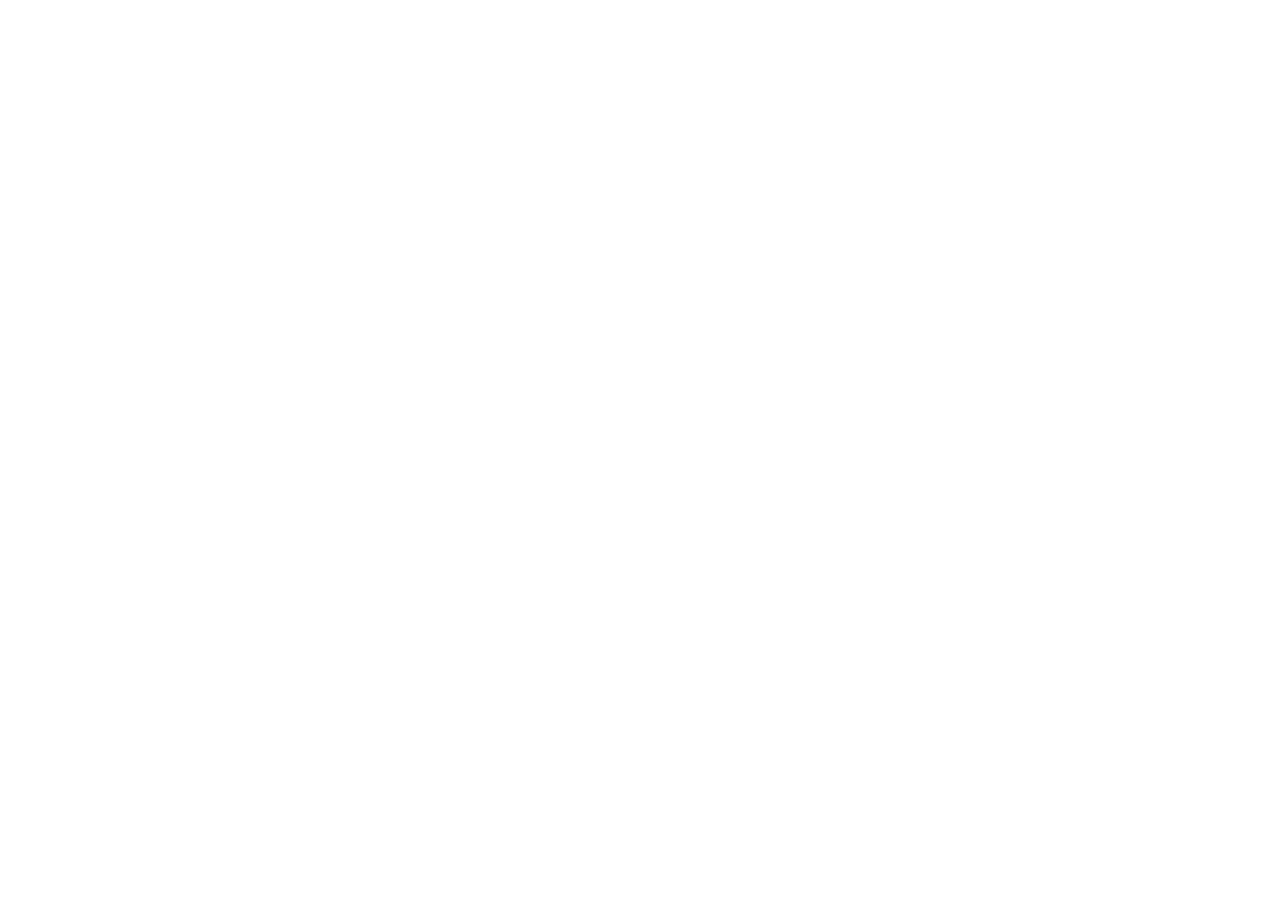
==== index.html @ 616e0e9c "Add folder and file structure" ====
<!DOCTYPE html>
<html lang="en">
<head>
   <meta charset="UTF-8">
   <meta name="viewport" content="width=device-width, initial-scale=1.0">
   <title>Document</title>
   <link rel="stylesheet" href="src/css/style.css">
</head>
<body>
   
</body>
</html>
---- src/css/style.css ----
/*# sourceMappingURL=style.css.map */
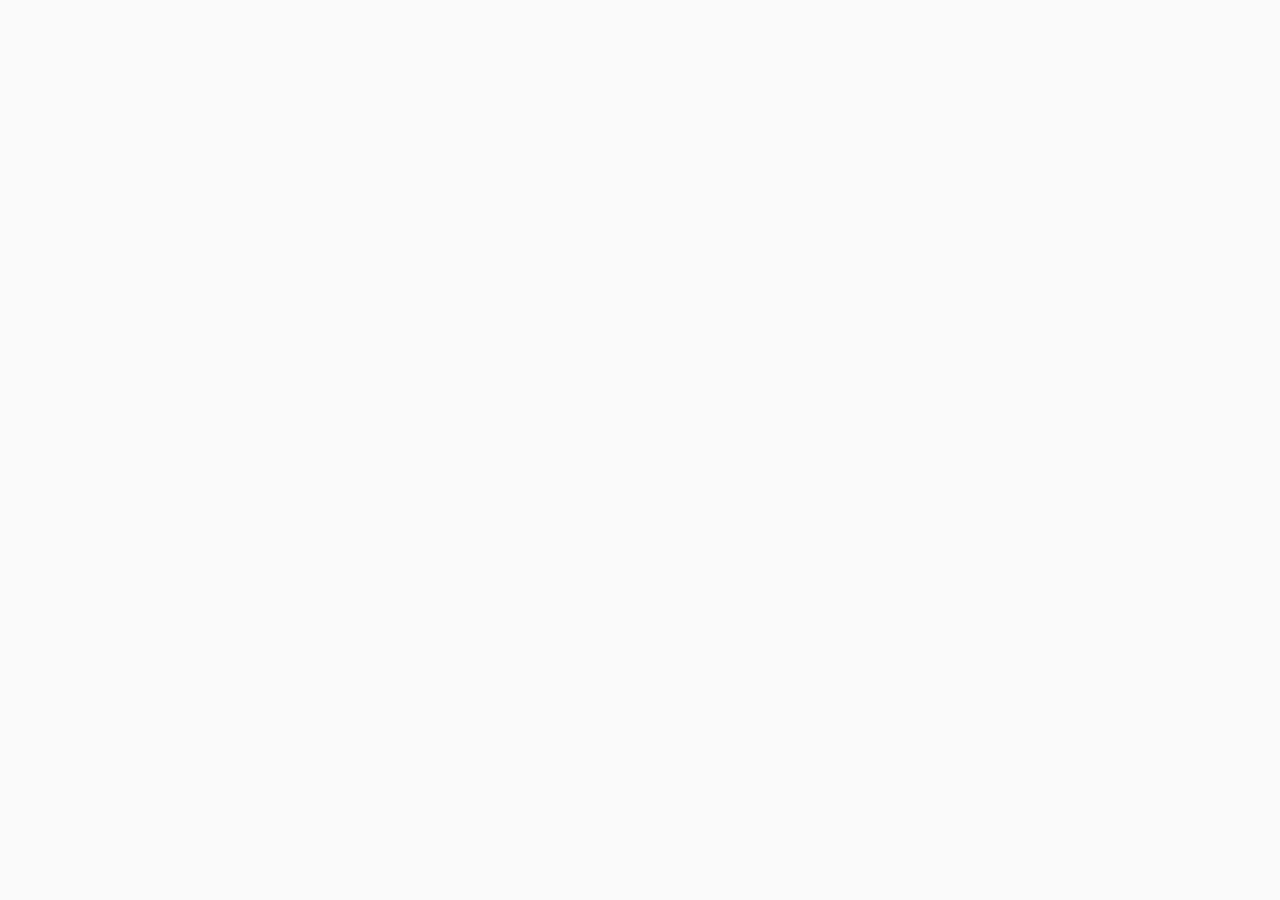
==== commit 2c5c6775: "Update styles (sass) - Add font folder, icons.sass, variables.sass, reset.sass and login images" ====
--- a/index.html
+++ b/index.html
@@ -7,6 +7,5 @@
    <link rel="stylesheet" href="src/css/style.css">
 </head>
 <body>
-   
 </body>
 </html>--- a/src/css/style.css
+++ b/src/css/style.css
@@ -1,2 +1,85 @@
+@charset "UTF-8";
+@font-face {
+  font-family: "icomoon";
+  src: url("fonts/icomoon.eot?fhwxef");
+  src: url("fonts/icomoon.eot?fhwxef#iefix") format("embedded-opentype"), url("fonts/icomoon.ttf?fhwxef") format("truetype"), url("fonts/icomoon.woff?fhwxef") format("woff"), url("fonts/icomoon.svg?fhwxef#icomoon") format("svg");
+  font-weight: normal;
+  font-style: normal;
+  font-display: block;
+}
+[class^=icon-], [class*=" icon-"] {
+  font-family: "icomoon" !important;
+  speak: never;
+  font-style: normal;
+  font-weight: normal;
+  font-variant: normal;
+  text-transform: none;
+  line-height: 1;
+  -webkit-font-smoothing: antialiased;
+  -moz-osx-font-smoothing: grayscale;
+}
+
+.icon-home:before {
+  content: "";
+}
+
+.icon-send:before {
+  content: "";
+}
+
+.icon-dots-h:before {
+  content: "";
+}
+
+.icon-message:before {
+  content: "";
+}
+
+.icon-search:before {
+  content: "";
+}
+
+.icon-user:before {
+  content: "";
+}
+
+.icon-bookmark-o:before {
+  content: "";
+}
+
+.icon-heart-o:before {
+  content: "";
+}
+
+.icon-heart:before {
+  content: "";
+}
+
+.icon-compass2:before {
+  content: "";
+}
+
+.icon-facebook:before {
+  content: "";
+}
+
+.icon-instagram:before {
+  content: "";
+}
+
+* {
+  box-sizing: border-box;
+  margin: 0;
+  padding: 0;
+}
+
+body {
+  font-family: -apple-system, BlinkMacSystemFont, "Segoe UI", Roboto, Helvetica, Arial, sans-serif, "Apple Color Emoji", "Segoe UI Emoji", "Segoe UI Symbol";
+  background-color: #fafafa;
+}
+
+main, header, footer, nav {
+  display: block;
+}
 
 /*# sourceMappingURL=style.css.map */
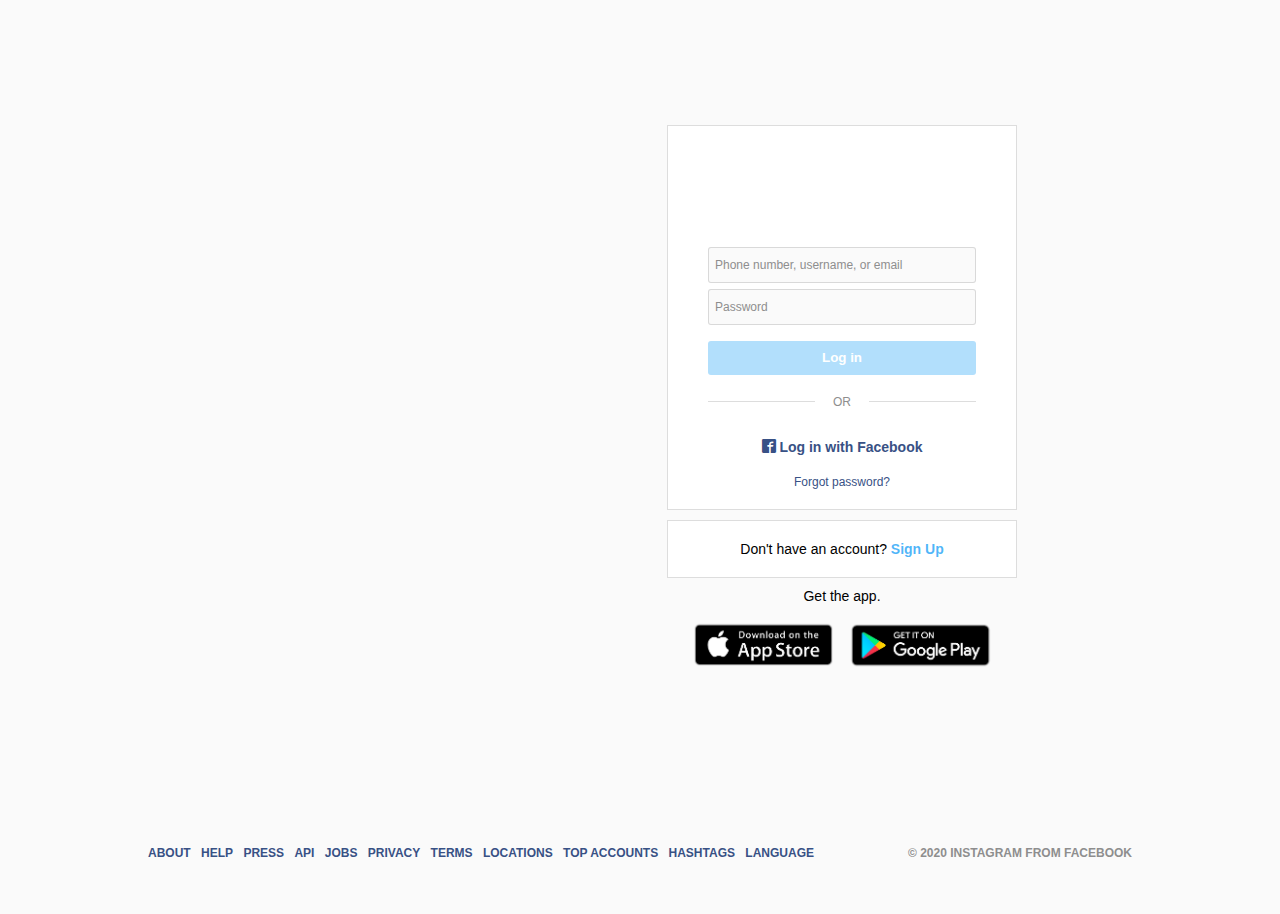
==== commit eb5fab70: "Update index.html - Add login structure, form and footer" ====
--- a/index.html
+++ b/index.html
@@ -1,11 +1,99 @@
 <!DOCTYPE html>
 <html lang="en">
+
 <head>
    <meta charset="UTF-8">
    <meta name="viewport" content="width=device-width, initial-scale=1.0">
-   <title>Document</title>
+   <link rel="shortcut icon" href="src/img/ig-ico.png" type="image/x-icon">
+   <title>Instagram - Login</title>
    <link rel="stylesheet" href="src/css/style.css">
+   <script src="src/js/main.js"></script>
 </head>
+
 <body>
+   <main>
+      <article class="login">
+         <div class="flex-row flex-wrap flex-center">
+            <div class="phone-image">
+               <!-- slider -->
+               <div class="carousel"></div>
+            </div>
+            <div class="right-side">
+               <!--card top-->
+               <div class="card text-center">
+                  <div class="card-header">
+                  </div>
+                  <div class="card-body">
+                     <div>
+                        <form action="">
+                           <div class="input__container">
+                              <label for="user"><span class="disabled text-small">Phone number, username, or email</span>
+                                 <input type="text" name="user" id="user">
+                              </label>
+                           </div>
+                           <div class="input__container">
+                              <label for="password"><span class="disabled text-small">Password</span>
+                                 <input type="password" name="password" id="password">
+                              </label>
+                           </div>
+                           <div class="input__container">
+                              <input type="submit" value="Log in" id="login-btn">
+                           </div>
+                        </form>
+                     </div>
+                     <div class="divider">
+                        <span>OR</span>
+                     </div>
+                     <div class="card-footer">
+                        <p>
+                           <a href="">
+                              <span class="icon-facebook"></span>
+                              Log in with Facebook
+                           </a>
+                        </p>
+                        <p class="text-small"><a href="">Forgot password?</a></p>
+                     </div>
+                  </div>
+               </div>
+               <!--card bottom-->
+               <div class="card">
+                  <div class="card-header">
+                     <p class="text-center">Don't have an account? <a href="">Sign Up</a></p>
+                  </div>
+               </div>
+               <div class="store">
+                  <p class="text-center">Get the app.</p>
+                  <div class="flex-row flex-center">
+                     <img src="src/img/APLE-STORE.png" alt="">
+                     <img src="src/img/google-play-badge-01.png" alt="">
+                  </div>
+               </div>
+            </div>
+         </div>
+      </article>
+   </main>
+   <footer>
+      <div class="footer flex-row flex-wrap flex-between">
+         <div>
+            <ul>
+               <li class="footer__link"><a href="">About</a></li>
+               <li class="footer__link"><a href="">Help</a></li>
+               <li class="footer__link"><a href="">Press</a></li>
+               <li class="footer__link"><a href="">API</a></li>
+               <li class="footer__link"><a href="">Jobs</a></li>
+               <li class="footer__link"><a href="">Privacy</a></li>
+               <li class="footer__link"><a href="">Terms</a></li>
+               <li class="footer__link"><a href="">Locations</a></li>
+               <li class="footer__link"><a href="">Top Accounts</a></li>
+               <li class="footer__link"><a href="">Hashtags</a></li>
+               <li class="footer__link"><a href="">Language</a></li>
+            </ul>
+         </div>
+         <div>
+            <p class="disabled">&copy; 2020 Instagram from facebook</p>
+         </div>
+      </div>
+   </footer>
 </body>
+
 </html>--- a/src/css/style.css
+++ b/src/css/style.css
@@ -19,52 +19,69 @@
   -moz-osx-font-smoothing: grayscale;
 }
 
+.icon-home-fill:before {
+  content: "";
+  cursor: pointer;
+}
+
 .icon-home:before {
   content: "";
+  cursor: pointer;
 }
 
 .icon-send:before {
   content: "";
+  cursor: pointer;
 }
 
 .icon-dots-h:before {
   content: "";
+  cursor: pointer;
 }
 
 .icon-message:before {
   content: "";
+  cursor: pointer;
 }
 
 .icon-search:before {
   content: "";
+  cursor: pointer;
 }
 
 .icon-user:before {
   content: "";
+  cursor: pointer;
 }
 
 .icon-bookmark-o:before {
   content: "";
+  cursor: pointer;
 }
 
 .icon-heart-o:before {
   content: "";
+  cursor: pointer;
 }
 
 .icon-heart:before {
   content: "";
+  cursor: pointer;
 }
 
 .icon-compass2:before {
   content: "";
+  cursor: pointer;
 }
 
 .icon-facebook:before {
   content: "";
+  cursor: pointer;
 }
 
 .icon-instagram:before {
   content: "";
+  cursor: pointer;
 }
 
 * {
@@ -76,10 +93,379 @@
 body {
   font-family: -apple-system, BlinkMacSystemFont, "Segoe UI", Roboto, Helvetica, Arial, sans-serif, "Apple Color Emoji", "Segoe UI Emoji", "Segoe UI Symbol";
   background-color: #fafafa;
+  font-size: 14px;
 }
 
 main, header, footer, nav {
   display: block;
 }
 
+main, footer {
+  margin: 0 auto;
+  width: 100%;
+  max-width: 1024px;
+}
+
+a, a:hover, a:link, a:active, a:visited {
+  color: #385185;
+  text-decoration: none;
+}
+
+input[type=submit], input[type=text], input[type=password], input[type=search] {
+  background-color: #fafafa;
+  outline: none;
+  width: 100%;
+  border-radius: 3px;
+  padding: 8px 5px;
+  line-height: 18px;
+}
+
+input[type=text], input[type=password], input[type=search] {
+  border: solid 1px rgba(142, 142, 142, 0.3);
+  font-size: 16px;
+}
+
+input[type=submit] {
+  margin: 10px 0;
+  border: none;
+  background-color: #b2dffc;
+  color: #ffffff;
+  font-weight: bold;
+  cursor: pointer;
+}
+
+ul, li {
+  list-style: none;
+  display: inline-block;
+}
+
+.text-center {
+  text-align: center;
+}
+
+.text-left {
+  text-align: left;
+}
+
+.text-small {
+  font-size: 12px;
+}
+
+.disabled {
+  color: #8e8e8e;
+}
+
+.p-20 {
+  padding: 20px;
+}
+
+.login {
+  width: 100%;
+  height: 100%;
+}
+
+.flex-row {
+  display: flex;
+  flex-direction: flex-row;
+}
+
+.flex-wrap {
+  flex-wrap: wrap;
+}
+
+.flex-center {
+  justify-content: center;
+}
+
+.flex-between {
+  justify-content: space-between;
+}
+
+@media all and (min-width: 450px) {
+  .card {
+    border: solid 1px rgba(142, 142, 142, 0.3);
+    background-color: #ffffff;
+  }
+}
+.card-header, .card-body, .card-footer {
+  width: 100%;
+}
+
+.input__container {
+  margin: 0 40px 6px;
+}
+.input__container label {
+  position: relative;
+}
+.input__container label span {
+  display: inline-block;
+  position: absolute;
+  left: 7px;
+  height: 36px;
+  line-height: 36px;
+  transition: all 0.15s linear;
+}
+.input__container label span.up {
+  top: -8px;
+  font-size: 10px;
+  line-height: 8px;
+}
+.input__container label span.up ~ input {
+  font-size: 12px;
+  padding: 14px 0 2px 8px;
+}
+
+.divider {
+  position: relative;
+  margin: 10px 40px 30px;
+  font-size: 12px;
+  font-weight: 500;
+  text-align: center;
+  color: #8e8e8e;
+}
+.divider :before, .divider :after {
+  content: "";
+  display: inline-block;
+  position: absolute;
+  top: calc(50% - 1px);
+  width: 40%;
+  border-bottom: solid 1px rgba(142, 142, 142, 0.3);
+}
+.divider :before {
+  left: 0;
+}
+.divider :after {
+  right: 0;
+}
+
+.footer {
+  margin: 0 auto;
+  padding: 38px 20px;
+  font-weight: 600;
+  text-transform: uppercase;
+  font-size: 12px;
+}
+@media all and (max-width: 785px) {
+  .footer {
+    max-width: 360px;
+    justify-content: center;
+    padding: 0 20px;
+  }
+  .footer ul {
+    text-align: center;
+  }
+}
+.footer .footer__link {
+  margin: 0 7px 16px 0;
+}
+
+.line-clamp {
+  display: -webkit-box;
+  -webkit-box-orient: vertical;
+  -webkit-line-clamp: 1;
+  overflow: hidden;
+}
+
+.login {
+  margin: 20px auto;
+}
+@media all and (min-width: 450px) {
+  .login {
+    margin: 95px auto;
+  }
+}
+.login .phone-image {
+  position: relative;
+  background: url("../img/phone.png");
+  background-repeat: no-repeat;
+  background-size: 454px 618px;
+  background-position: center;
+  flex-basis: 454px;
+  margin-left: -35px;
+  margin-right: -15px;
+  width: 100%;
+  height: 618px;
+}
+@media all and (max-width: 875px) {
+  .login .phone-image {
+    display: none;
+  }
+}
+.login .phone-image .carousel {
+  display: block;
+  position: absolute;
+  top: 99px;
+  right: 63px;
+  z-index: 1;
+  width: 240px;
+  height: 427px;
+  background: url("../img/phone_1.jpg");
+  animation: carousel 25s linear infinite;
+}
+@keyframes carousel {
+  0%, 20.625% {
+    background: url("../img/phone_1.jpg");
+    opacity: 1;
+  }
+  20.625%, 39.125% {
+    background: url("../img/phone_2.jpg");
+    opacity: 1;
+  }
+  10.3125% {
+    opacity: 1;
+  }
+  41.25%, 57.625% {
+    background: url("../img/phone_3.jpg");
+    opacity: 1;
+  }
+  22.1875% {
+    opacity: 1;
+  }
+  61.875%, 76.125% {
+    background: url("../img/phone_4.jpg");
+    opacity: 1;
+  }
+  34.0625% {
+    opacity: 1;
+  }
+  82.5%, 94.625% {
+    background: url("../img/phone_5.jpg");
+    opacity: 1;
+  }
+  45.9375% {
+    opacity: 1;
+  }
+}
+.login .right-side {
+  width: 350px;
+  margin-top: 10px;
+}
+.login .right-side .card {
+  max-width: 350px;
+  margin-bottom: 10px;
+}
+.login .right-side .card:nth-child(1) {
+  margin-top: 20px;
+}
+.login .right-side .card:nth-child(1) .card-header {
+  margin: 30px auto 40px;
+  background: url("../img/640px-instagram_logo.svg.png");
+  background-repeat: no-repeat;
+  background-size: 100%;
+  background-position: 0 -10px;
+  height: 51px;
+  width: 185px;
+}
+.login .right-side .card .card-footer p {
+  margin: 20px 0;
+}
+.login .right-side .card .card-footer p:not(.text-small) {
+  font-weight: bold;
+}
+.login .right-side .card:nth-child(2) {
+  padding: 10px 0;
+  margin-bottom: 10px;
+}
+.login .right-side .card:nth-child(2) p {
+  padding: 10px;
+}
+.login .right-side .card:nth-child(2) p a {
+  font-weight: 600;
+  color: rgba(0, 149, 246, 0.7);
+}
+.login .right-side .store p {
+  margin: 10px 0;
+}
+.login .right-side .store img {
+  width: 45%;
+}
+
+.nav__container .nav {
+  padding: 10px 0 5px;
+  margin: 0 auto;
+  max-width: 975px;
+}
+.nav__container .nav .logo img {
+  width: 103px;
+}
+.nav__container .nav .menu ul {
+  height: 100%;
+  display: flex;
+  flex-direction: row;
+  align-items: center;
+}
+.nav__container .nav .menu ul li {
+  margin-left: 20px;
+}
+.nav__container .nav .menu ul li [class*=icon-] {
+  display: inline-block;
+  font-size: 22px;
+  line-height: 22px;
+  color: #000;
+}
+
+.icon-avatar {
+  width: 22px;
+  height: 22px;
+  margin-top: 3px;
+  border-radius: 50%;
+  background-color: red;
+  background: url("../img/ig-ico.png");
+  background-size: cover;
+}
+
+.user {
+  height: 100%;
+  font-weight: 600;
+  color: #262626;
+}
+.user a {
+  display: inline-block;
+  color: #262626;
+  line-height: 100%;
+  vertical-align: middle;
+}
+
+.post {
+  margin: 0 auto 10px;
+  max-width: 600px;
+  height: 100%;
+}
+.post [class*=icon-]:not(.icon-dots-h) {
+  display: inline-block;
+  font-size: 24px;
+  line-height: 24px;
+  width: 24px;
+  height: 24px;
+}
+.post .card-header {
+  height: 45px;
+  padding: 10px;
+}
+.post .post-body {
+  width: 100%;
+}
+.post .post-body img {
+  width: 100%;
+}
+.post .post-footer {
+  width: 100%;
+  padding: 10px;
+}
+.post .post-footer .post__like-comment span {
+  margin-right: 5px;
+}
+.post .post-footer .post__likes {
+  margin: 5px 0;
+  font-weight: 600;
+}
+.post .post-footer .post__desc-comm {
+  width: 100%;
+  padding-left: 10px;
+}
+
+.liked {
+  color: #fb3958;
+}
+
 /*# sourceMappingURL=style.css.map */
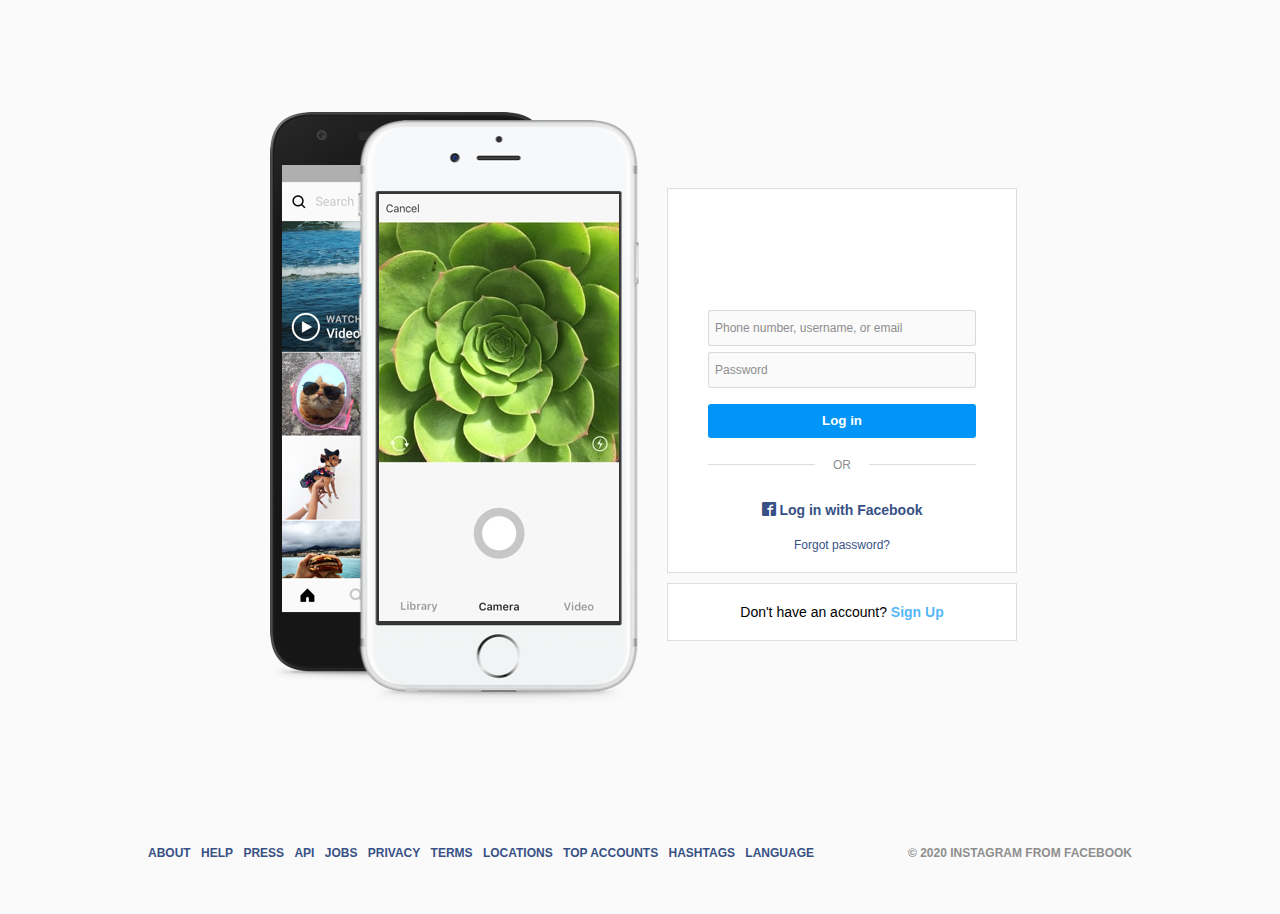
==== commit e3cf1ffd: "Add corrections: labels, submit button, remove app store and google play" ====
--- a/index.html
+++ b/index.html
@@ -2,98 +2,94 @@
 <html lang="en">
 
 <head>
-   <meta charset="UTF-8">
-   <meta name="viewport" content="width=device-width, initial-scale=1.0">
-   <link rel="shortcut icon" href="src/img/ig-ico.png" type="image/x-icon">
-   <title>Instagram - Login</title>
-   <link rel="stylesheet" href="src/css/style.css">
-   <script src="src/js/main.js"></script>
+  <meta charset="UTF-8">
+  <meta name="viewport" content="width=device-width, initial-scale=1.0">
+  <link rel="shortcut icon" href="src/img/ig-ico.png" type="image/x-icon">
+  <title>Instagram - Login</title>
+  <link rel="stylesheet" href="src/css/style.css">
+  <script src="src/js/main.js"></script>
 </head>
 
 <body>
-   <main>
-      <article class="login">
-         <div class="flex-row flex-wrap flex-center">
-            <div class="phone-image">
-               <!-- slider -->
-               <div class="carousel"></div>
+  <main>
+    <article class="login">
+      <div class="flex-row flex-wrap flex-center">
+        <div class="phone-image">
+          <!-- slider -->
+          <div class="carousel"></div>
+        </div>
+        <div class="right-side">
+          <!--card top-->
+          <div class="card text-center">
+            <div class="card-header">
             </div>
-            <div class="right-side">
-               <!--card top-->
-               <div class="card text-center">
-                  <div class="card-header">
+            <div class="card-body">
+              <div>
+                <form action="">
+                  <div class="input__container">
+                    <label for="user">
+                      <span class="disabled text-small">Phone number, username, or email</span>
+                    </label>
+                    <input type="text" name="user" id="user">
                   </div>
-                  <div class="card-body">
-                     <div>
-                        <form action="">
-                           <div class="input__container">
-                              <label for="user"><span class="disabled text-small">Phone number, username, or email</span>
-                                 <input type="text" name="user" id="user">
-                              </label>
-                           </div>
-                           <div class="input__container">
-                              <label for="password"><span class="disabled text-small">Password</span>
-                                 <input type="password" name="password" id="password">
-                              </label>
-                           </div>
-                           <div class="input__container">
-                              <input type="submit" value="Log in" id="login-btn">
-                           </div>
-                        </form>
-                     </div>
-                     <div class="divider">
-                        <span>OR</span>
-                     </div>
-                     <div class="card-footer">
-                        <p>
-                           <a href="">
-                              <span class="icon-facebook"></span>
-                              Log in with Facebook
-                           </a>
-                        </p>
-                        <p class="text-small"><a href="">Forgot password?</a></p>
-                     </div>
+                  <div class="input__container">
+                    <label for="password">
+                      <span class="disabled text-small">Password</span>
+                    </label>
+                    <input type="password" name="password" id="password">
                   </div>
-               </div>
-               <!--card bottom-->
-               <div class="card">
-                  <div class="card-header">
-                     <p class="text-center">Don't have an account? <a href="">Sign Up</a></p>
+                  <div class="input__container">
+                    <input type="submit" value="Log in" id="login-btn">
                   </div>
-               </div>
-               <div class="store">
-                  <p class="text-center">Get the app.</p>
-                  <div class="flex-row flex-center">
-                     <img src="src/img/APLE-STORE.png" alt="">
-                     <img src="src/img/google-play-badge-01.png" alt="">
-                  </div>
-               </div>
+                </form>
+              </div>
+              <div class="divider">
+                <span>OR</span>
+              </div>
+              <div class="card-footer">
+                <p>
+                  <a href="">
+                    <span class="icon-facebook"></span>
+                    Log in with Facebook
+                  </a>
+                </p>
+                <p class="text-small"><a href="">Forgot password?</a></p>
+              </div>
             </div>
-         </div>
-      </article>
-   </main>
-   <footer>
-      <div class="footer flex-row flex-wrap flex-between">
-         <div>
-            <ul>
-               <li class="footer__link"><a href="">About</a></li>
-               <li class="footer__link"><a href="">Help</a></li>
-               <li class="footer__link"><a href="">Press</a></li>
-               <li class="footer__link"><a href="">API</a></li>
-               <li class="footer__link"><a href="">Jobs</a></li>
-               <li class="footer__link"><a href="">Privacy</a></li>
-               <li class="footer__link"><a href="">Terms</a></li>
-               <li class="footer__link"><a href="">Locations</a></li>
-               <li class="footer__link"><a href="">Top Accounts</a></li>
-               <li class="footer__link"><a href="">Hashtags</a></li>
-               <li class="footer__link"><a href="">Language</a></li>
-            </ul>
-         </div>
-         <div>
-            <p class="disabled">&copy; 2020 Instagram from facebook</p>
-         </div>
+          </div>
+          <!--card bottom-->
+          <div class="card">
+            <div class="card-header">
+              <p class="text-center">Don't have an account? <a href="">Sign Up</a></p>
+            </div>
+          </div>
+         
+        </div>
       </div>
-   </footer>
+    </article>
+  </main>
+  <footer>
+    <div class="footer flex-row flex-wrap flex-between">
+      <div>
+        <ul>
+          <li class="footer__link"><a href="">About</a></li>
+          <li class="footer__link"><a href="">Help</a></li>
+          <li class="footer__link"><a href="">Press</a></li>
+          <li class="footer__link"><a href="">API</a></li>
+          <li class="footer__link"><a href="">Jobs</a></li>
+          <li class="footer__link"><a href="">Privacy</a></li>
+          <li class="footer__link"><a href="">Terms</a></li>
+          <li class="footer__link"><a href="">Locations</a></li>
+          <li class="footer__link"><a href="">Top Accounts</a></li>
+          <li class="footer__link"><a href="">Hashtags</a></li>
+          <li class="footer__link"><a href="">Language</a></li>
+        </ul>
+      </div>
+      <div>
+        <p class="disabled">&copy; 2020 Instagram from facebook</p>
+      </div>
+    </div>
+  </footer>
 </body>
 
 </html>--- a/src/css/style.css
+++ b/src/css/style.css
@@ -125,13 +125,20 @@
   font-size: 16px;
 }
 
+input[type=search] {
+  width: 200px;
+}
+
 input[type=submit] {
   margin: 10px 0;
   border: none;
-  background-color: #b2dffc;
+  background-color: #0095f6;
   color: #ffffff;
   font-weight: bold;
   cursor: pointer;
+}
+input[type=submit]:disabled {
+  background-color: #b2dffc;
 }
 
 ul, li {
@@ -175,6 +182,7 @@
 
 .flex-center {
   justify-content: center;
+  align-items: center;
 }
 
 .flex-between {
@@ -193,8 +201,6 @@
 
 .input__container {
   margin: 0 40px 6px;
-}
-.input__container label {
   position: relative;
 }
 .input__container label span {
@@ -205,12 +211,12 @@
   line-height: 36px;
   transition: all 0.15s linear;
 }
-.input__container label span.up {
-  top: -8px;
+.input__container.up span {
+  top: 4px;
   font-size: 10px;
   line-height: 8px;
 }
-.input__container label span.up ~ input {
+.input__container.up input {
   font-size: 12px;
   padding: 14px 0 2px 8px;
 }
@@ -356,6 +362,9 @@
   height: 51px;
   width: 185px;
 }
+.login .right-side .card .card-body {
+  width: 100%;
+}
 .login .right-side .card .card-footer p {
   margin: 20px 0;
 }
@@ -372,12 +381,6 @@
 .login .right-side .card:nth-child(2) p a {
   font-weight: 600;
   color: rgba(0, 149, 246, 0.7);
-}
-.login .right-side .store p {
-  margin: 10px 0;
-}
-.login .right-side .store img {
-  width: 45%;
 }
 
 .nav__container .nav {
